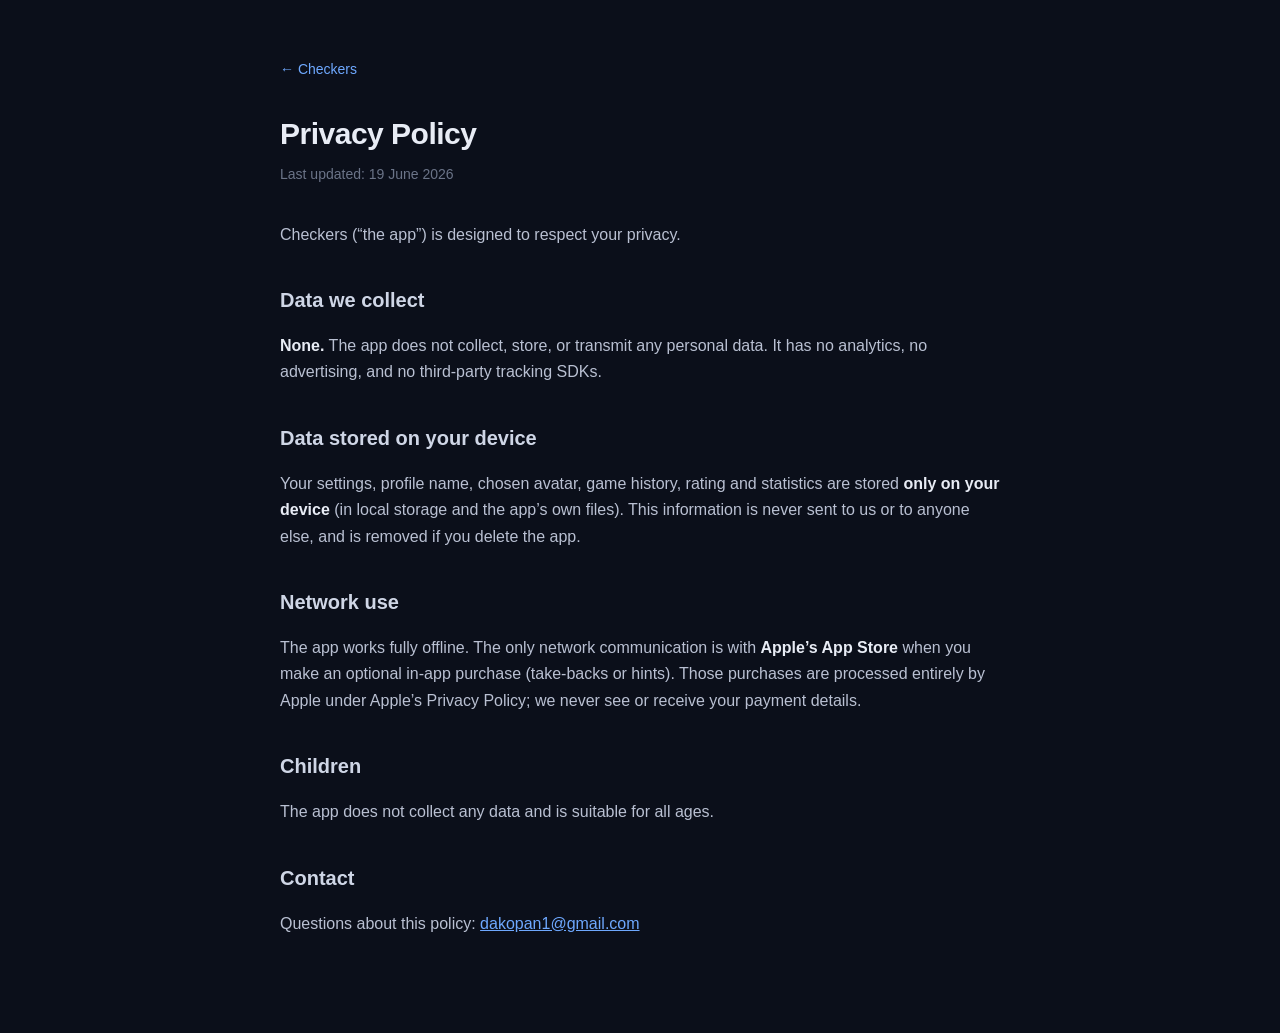
==== privacy.html @ 7762aa60 "Add Checkers support & privacy pages Co-Authored-By: Claude Opus 4.8 <noreply@anthropic.com>" ====
<!DOCTYPE html>
<html lang="en">
<head>
<meta charset="utf-8">
<meta name="viewport" content="width=device-width, initial-scale=1">
<title>Privacy Policy — Checkers</title>
<style>
  :root { color-scheme: dark; }
  body {
    margin: 0; font-family: -apple-system, BlinkMacSystemFont, "Segoe UI", Roboto, Helvetica, Arial, sans-serif;
    background: #0b0f1a; color: #e8ecf5; line-height: 1.65;
  }
  .wrap { max-width: 720px; margin: 0 auto; padding: 56px 24px 80px; }
  h1 { font-size: 30px; letter-spacing: -.5px; margin: 0 0 4px; }
  .updated { color: #6b7488; font-size: 14px; margin-bottom: 36px; }
  h2 { font-size: 20px; margin: 36px 0 10px; color: #cfd6e6; }
  p, li { color: #b9c0d2; }
  a { color: #6ea8fe; }
  strong { color: #e8ecf5; }
  .back { display: inline-block; margin-bottom: 28px; color: #6ea8fe; text-decoration: none; font-size: 14px; }
</style>
</head>
<body>
  <div class="wrap">
    <a class="back" href="./index.html">&larr; Checkers</a>
    <h1>Privacy Policy</h1>
    <div class="updated">Last updated: 19 June 2026</div>

    <p>Checkers (&ldquo;the app&rdquo;) is designed to respect your privacy.</p>

    <h2>Data we collect</h2>
    <p><strong>None.</strong> The app does not collect, store, or transmit any personal data. It has no analytics, no advertising, and no third-party tracking SDKs.</p>

    <h2>Data stored on your device</h2>
    <p>Your settings, profile name, chosen avatar, game history, rating and statistics are stored <strong>only on your device</strong> (in local storage and the app&rsquo;s own files). This information is never sent to us or to anyone else, and is removed if you delete the app.</p>

    <h2>Network use</h2>
    <p>The app works fully offline. The only network communication is with <strong>Apple&rsquo;s App Store</strong> when you make an optional in-app purchase (take-backs or hints). Those purchases are processed entirely by Apple under Apple&rsquo;s Privacy Policy; we never see or receive your payment details.</p>

    <h2>Children</h2>
    <p>The app does not collect any data and is suitable for all ages.</p>

    <h2>Contact</h2>
    <p>Questions about this policy: <a href="mailto:dakopan1@gmail.com">dakopan1@gmail.com</a></p>
  </div>
</body>
</html>
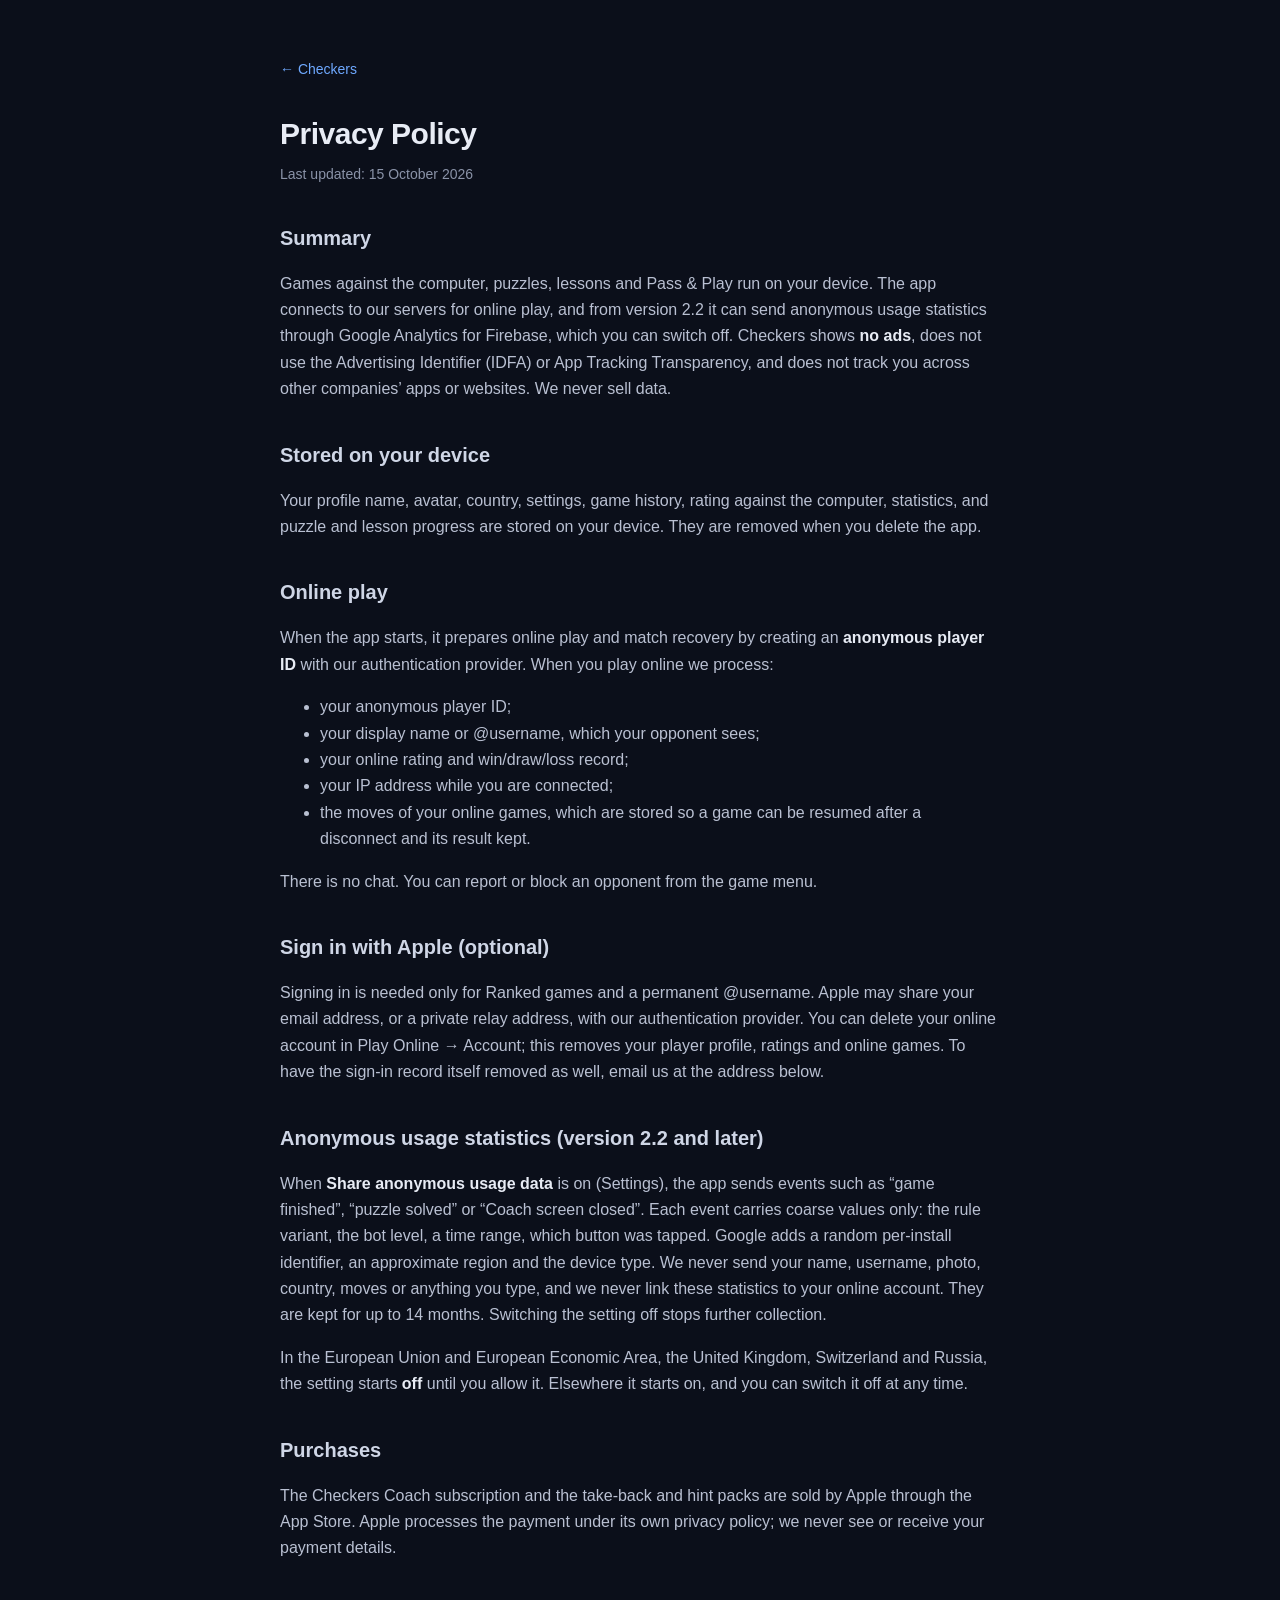
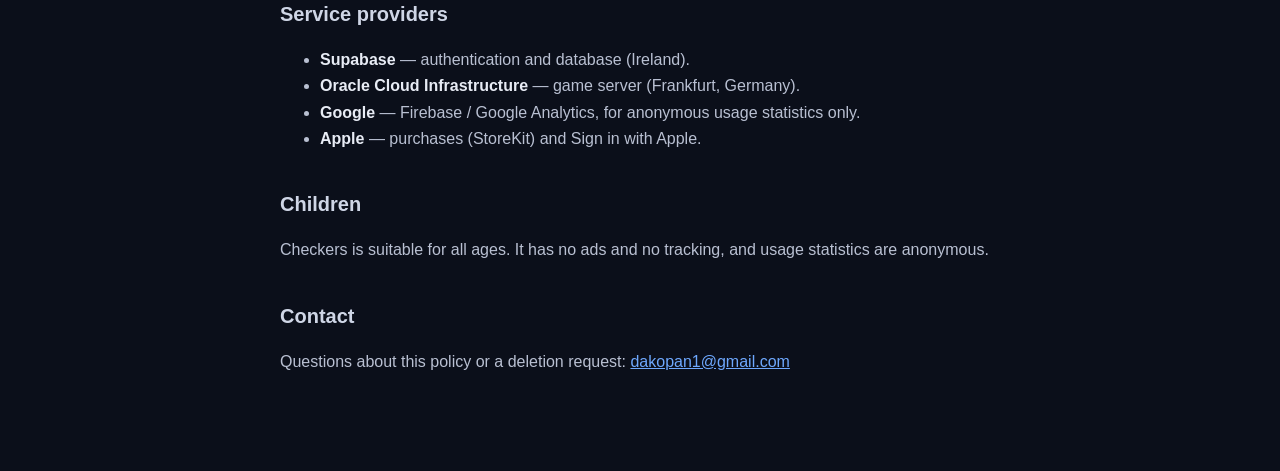
==== commit 345a9187: "Rewrite the privacy policy to match the app as shipped The page the App Store links to (since 19 Jun" ====
--- a/privacy.html
+++ b/privacy.html
@@ -12,7 +12,7 @@
   }
   .wrap { max-width: 720px; margin: 0 auto; padding: 56px 24px 80px; }
   h1 { font-size: 30px; letter-spacing: -.5px; margin: 0 0 4px; }
-  .updated { color: #6b7488; font-size: 14px; margin-bottom: 36px; }
+  .updated { color: #8a93a8; font-size: 14px; margin-bottom: 36px; }
   h2 { font-size: 20px; margin: 36px 0 10px; color: #cfd6e6; }
   p, li { color: #b9c0d2; }
   a { color: #6ea8fe; }
@@ -24,24 +24,48 @@
   <div class="wrap">
     <a class="back" href="./index.html">&larr; Checkers</a>
     <h1>Privacy Policy</h1>
-    <div class="updated">Last updated: 19 June 2026</div>
+    <div class="updated">Last updated: 15 October 2026</div>
 
-    <p>Checkers (&ldquo;the app&rdquo;) is designed to respect your privacy.</p>
+    <h2>Summary</h2>
+    <p>Games against the computer, puzzles, lessons and Pass &amp; Play run on your device. The app connects to our servers for online play, and from version 2.2 it can send anonymous usage statistics through Google Analytics for Firebase, which you can switch off. Checkers shows <strong>no ads</strong>, does not use the Advertising Identifier (IDFA) or App Tracking Transparency, and does not track you across other companies&rsquo; apps or websites. We never sell data.</p>
 
-    <h2>Data we collect</h2>
-    <p><strong>None.</strong> The app does not collect, store, or transmit any personal data. It has no analytics, no advertising, and no third-party tracking SDKs.</p>
+    <h2>Stored on your device</h2>
+    <p>Your profile name, avatar, country, settings, game history, rating against the computer, statistics, and puzzle and lesson progress are stored on your device. They are removed when you delete the app.</p>
 
-    <h2>Data stored on your device</h2>
-    <p>Your settings, profile name, chosen avatar, game history, rating and statistics are stored <strong>only on your device</strong> (in local storage and the app&rsquo;s own files). This information is never sent to us or to anyone else, and is removed if you delete the app.</p>
+    <h2>Online play</h2>
+    <p>When the app starts, it prepares online play and match recovery by creating an <strong>anonymous player ID</strong> with our authentication provider. When you play online we process:</p>
+    <ul>
+      <li>your anonymous player ID;</li>
+      <li>your display name or @username, which your opponent sees;</li>
+      <li>your online rating and win/draw/loss record;</li>
+      <li>your IP address while you are connected;</li>
+      <li>the moves of your online games, which are stored so a game can be resumed after a disconnect and its result kept.</li>
+    </ul>
+    <p>There is no chat. You can report or block an opponent from the game menu.</p>
 
-    <h2>Network use</h2>
-    <p>The app works fully offline. The only network communication is with <strong>Apple&rsquo;s App Store</strong> when you make an optional in-app purchase (take-backs or hints). Those purchases are processed entirely by Apple under Apple&rsquo;s Privacy Policy; we never see or receive your payment details.</p>
+    <h2>Sign in with Apple (optional)</h2>
+    <p>Signing in is needed only for Ranked games and a permanent @username. Apple may share your email address, or a private relay address, with our authentication provider. You can delete your online account in Play Online &rarr; Account; this removes your player profile, ratings and online games. To have the sign-in record itself removed as well, email us at the address below.</p>
+
+    <h2>Anonymous usage statistics (version 2.2 and later)</h2>
+    <p>When <strong>Share anonymous usage data</strong> is on (Settings), the app sends events such as &ldquo;game finished&rdquo;, &ldquo;puzzle solved&rdquo; or &ldquo;Coach screen closed&rdquo;. Each event carries coarse values only: the rule variant, the bot level, a time range, which button was tapped. Google adds a random per-install identifier, an approximate region and the device type. We never send your name, username, photo, country, moves or anything you type, and we never link these statistics to your online account. They are kept for up to 14 months. Switching the setting off stops further collection.</p>
+    <p>In the European Union and European Economic Area, the United Kingdom, Switzerland and Russia, the setting starts <strong>off</strong> until you allow it. Elsewhere it starts on, and you can switch it off at any time.</p>
+
+    <h2>Purchases</h2>
+    <p>The Checkers Coach subscription and the take-back and hint packs are sold by Apple through the App Store. Apple processes the payment under its own privacy policy; we never see or receive your payment details.</p>
+
+    <h2>Service providers</h2>
+    <ul>
+      <li><strong>Supabase</strong> &mdash; authentication and database (Ireland).</li>
+      <li><strong>Oracle Cloud Infrastructure</strong> &mdash; game server (Frankfurt, Germany).</li>
+      <li><strong>Google</strong> &mdash; Firebase / Google Analytics, for anonymous usage statistics only.</li>
+      <li><strong>Apple</strong> &mdash; purchases (StoreKit) and Sign in with Apple.</li>
+    </ul>
 
     <h2>Children</h2>
-    <p>The app does not collect any data and is suitable for all ages.</p>
+    <p>Checkers is suitable for all ages. It has no ads and no tracking, and usage statistics are anonymous.</p>
 
     <h2>Contact</h2>
-    <p>Questions about this policy: <a href="mailto:dakopan1@gmail.com">dakopan1@gmail.com</a></p>
+    <p>Questions about this policy or a deletion request: <a href="mailto:dakopan1@gmail.com">dakopan1@gmail.com</a></p>
   </div>
 </body>
 </html>
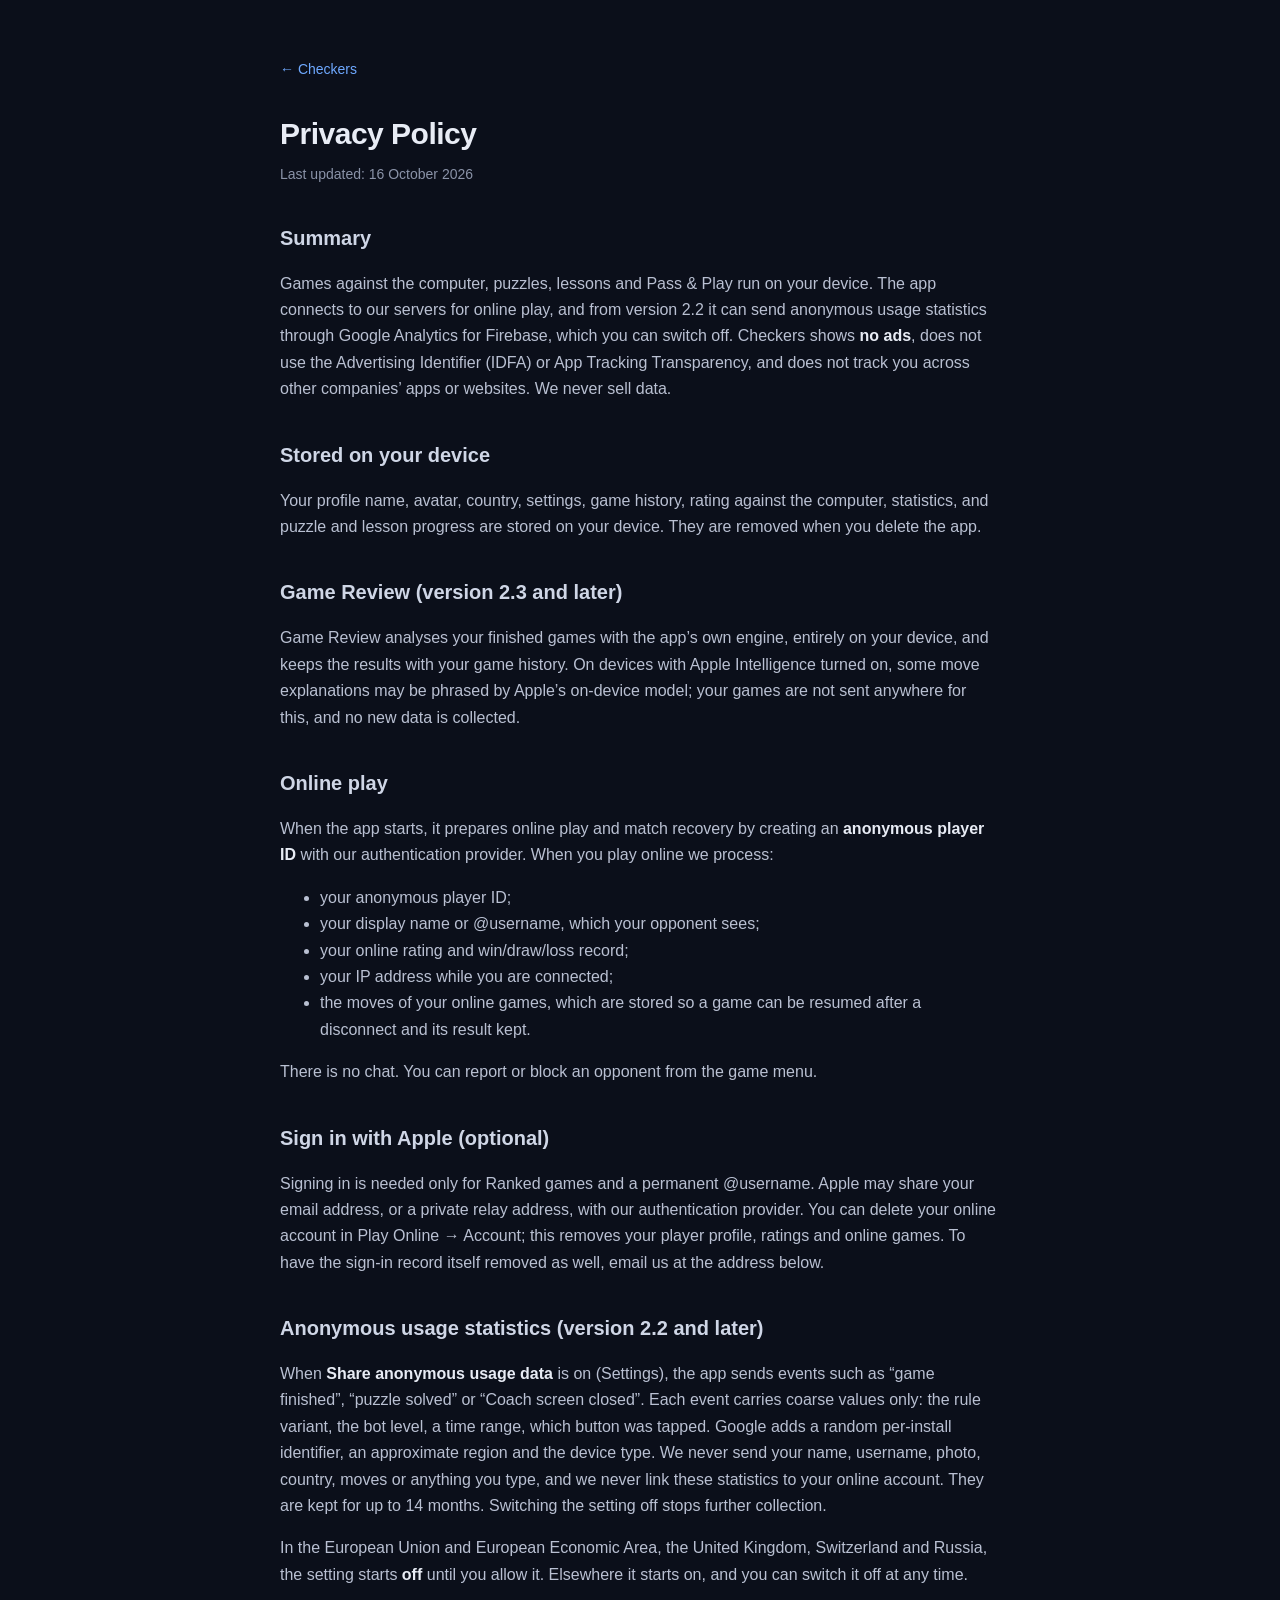
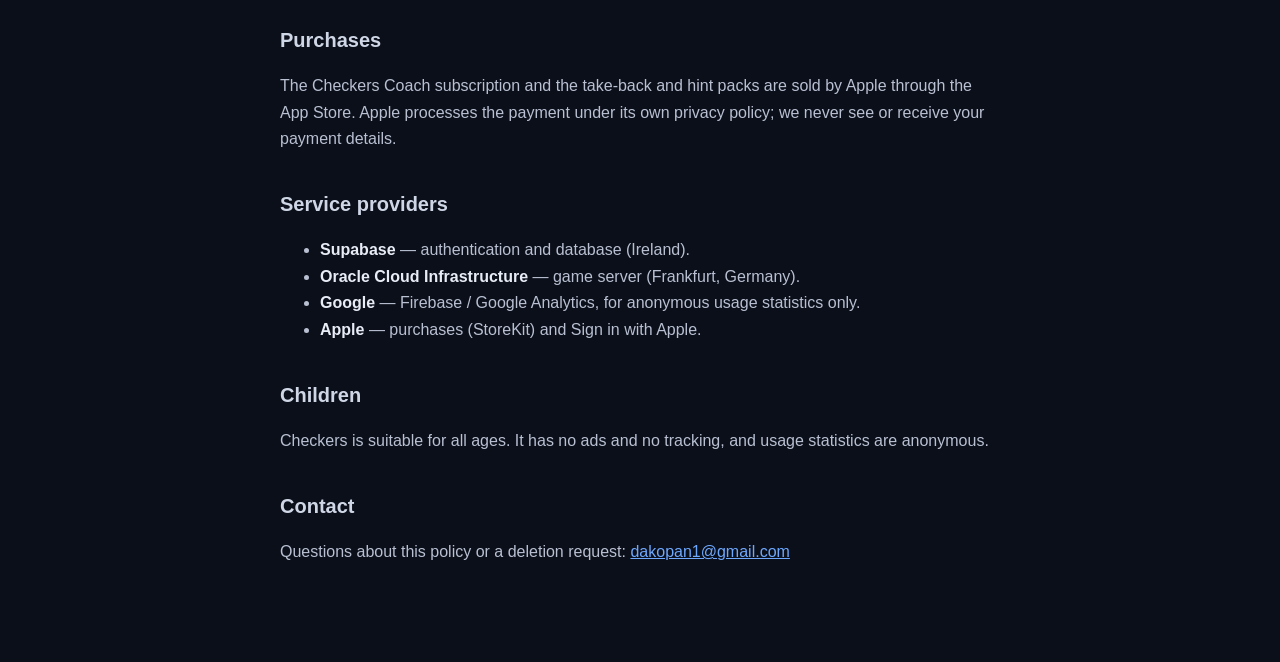
==== commit 6ab3ee6c: "Describe Game Review's on-device analysis in the privacy policy Checkers 2.3 adds Game Review: finis" ====
--- a/privacy.html
+++ b/privacy.html
@@ -24,13 +24,16 @@
   <div class="wrap">
     <a class="back" href="./index.html">&larr; Checkers</a>
     <h1>Privacy Policy</h1>
-    <div class="updated">Last updated: 15 October 2026</div>
+    <div class="updated">Last updated: 16 October 2026</div>
 
     <h2>Summary</h2>
     <p>Games against the computer, puzzles, lessons and Pass &amp; Play run on your device. The app connects to our servers for online play, and from version 2.2 it can send anonymous usage statistics through Google Analytics for Firebase, which you can switch off. Checkers shows <strong>no ads</strong>, does not use the Advertising Identifier (IDFA) or App Tracking Transparency, and does not track you across other companies&rsquo; apps or websites. We never sell data.</p>
 
     <h2>Stored on your device</h2>
     <p>Your profile name, avatar, country, settings, game history, rating against the computer, statistics, and puzzle and lesson progress are stored on your device. They are removed when you delete the app.</p>
+
+    <h2>Game Review (version 2.3 and later)</h2>
+    <p>Game Review analyses your finished games with the app&rsquo;s own engine, entirely on your device, and keeps the results with your game history. On devices with Apple Intelligence turned on, some move explanations may be phrased by Apple&rsquo;s on-device model; your games are not sent anywhere for this, and no new data is collected.</p>
 
     <h2>Online play</h2>
     <p>When the app starts, it prepares online play and match recovery by creating an <strong>anonymous player ID</strong> with our authentication provider. When you play online we process:</p>
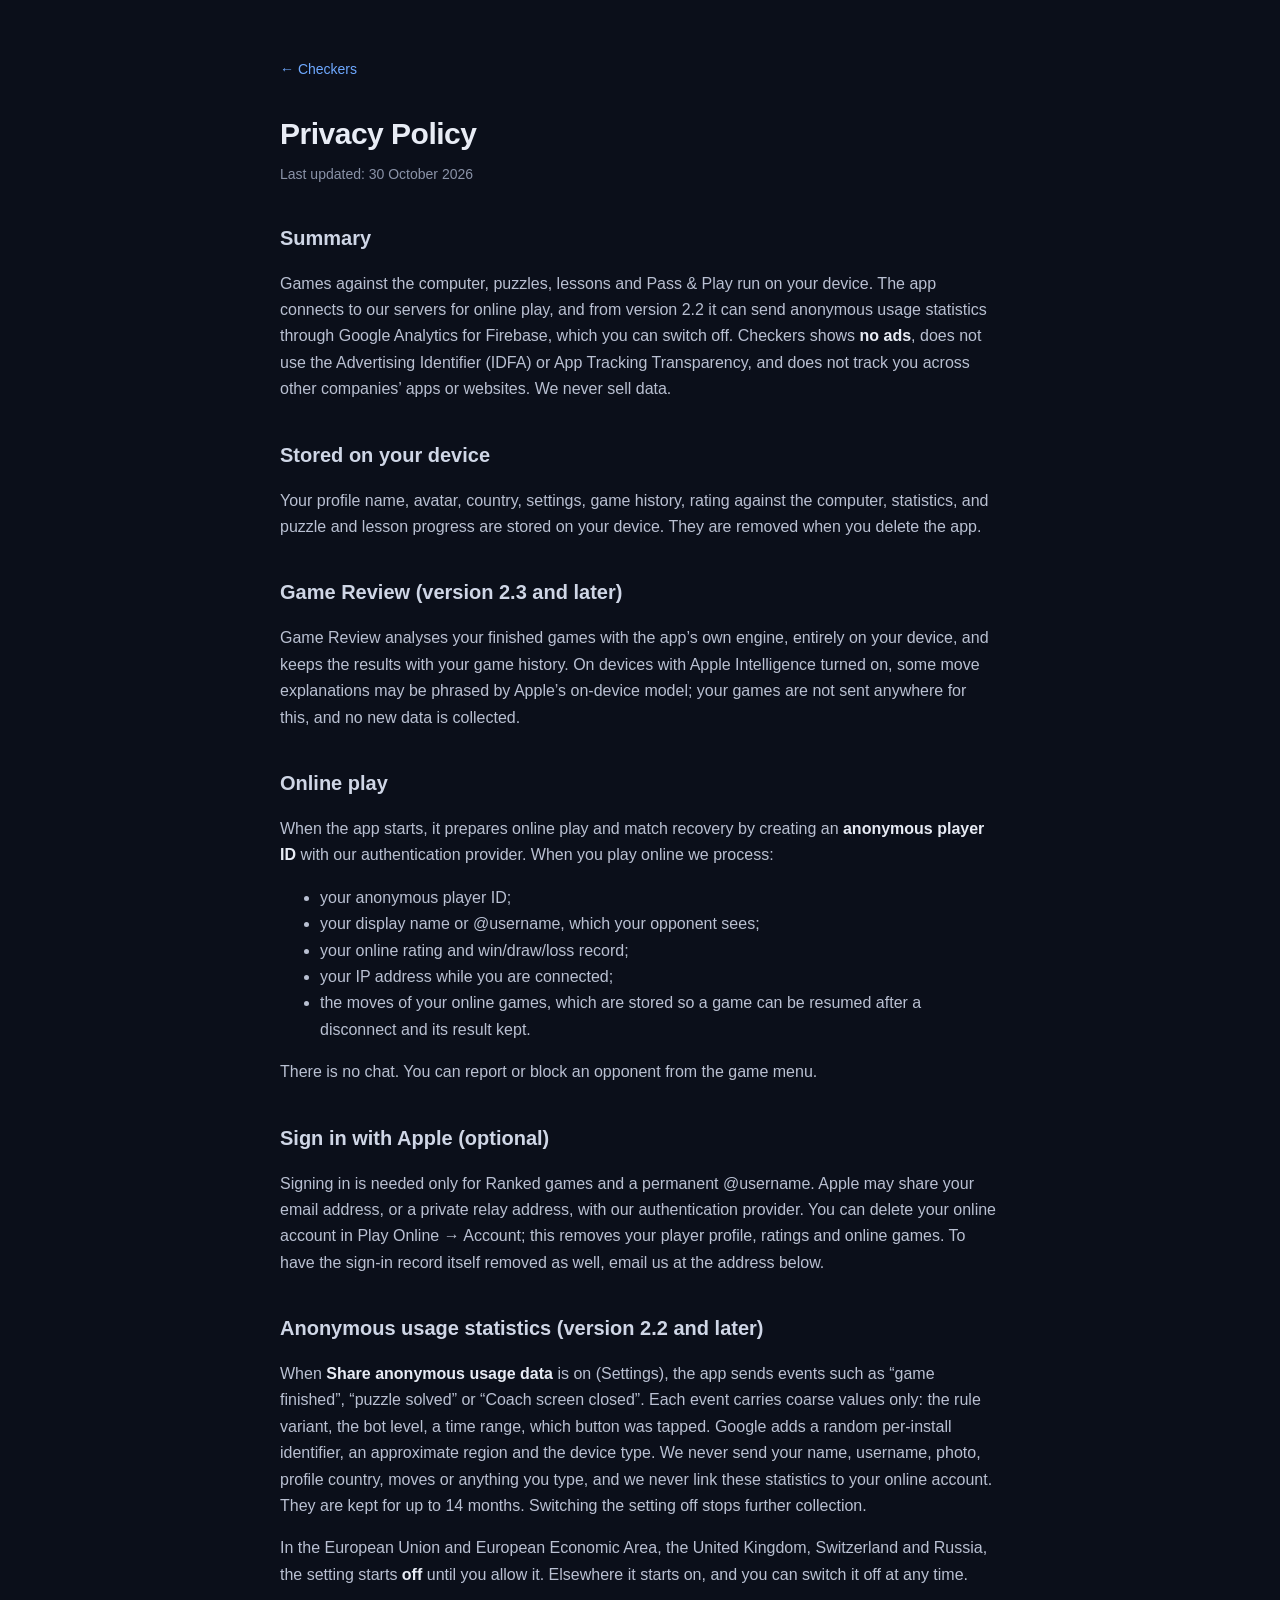
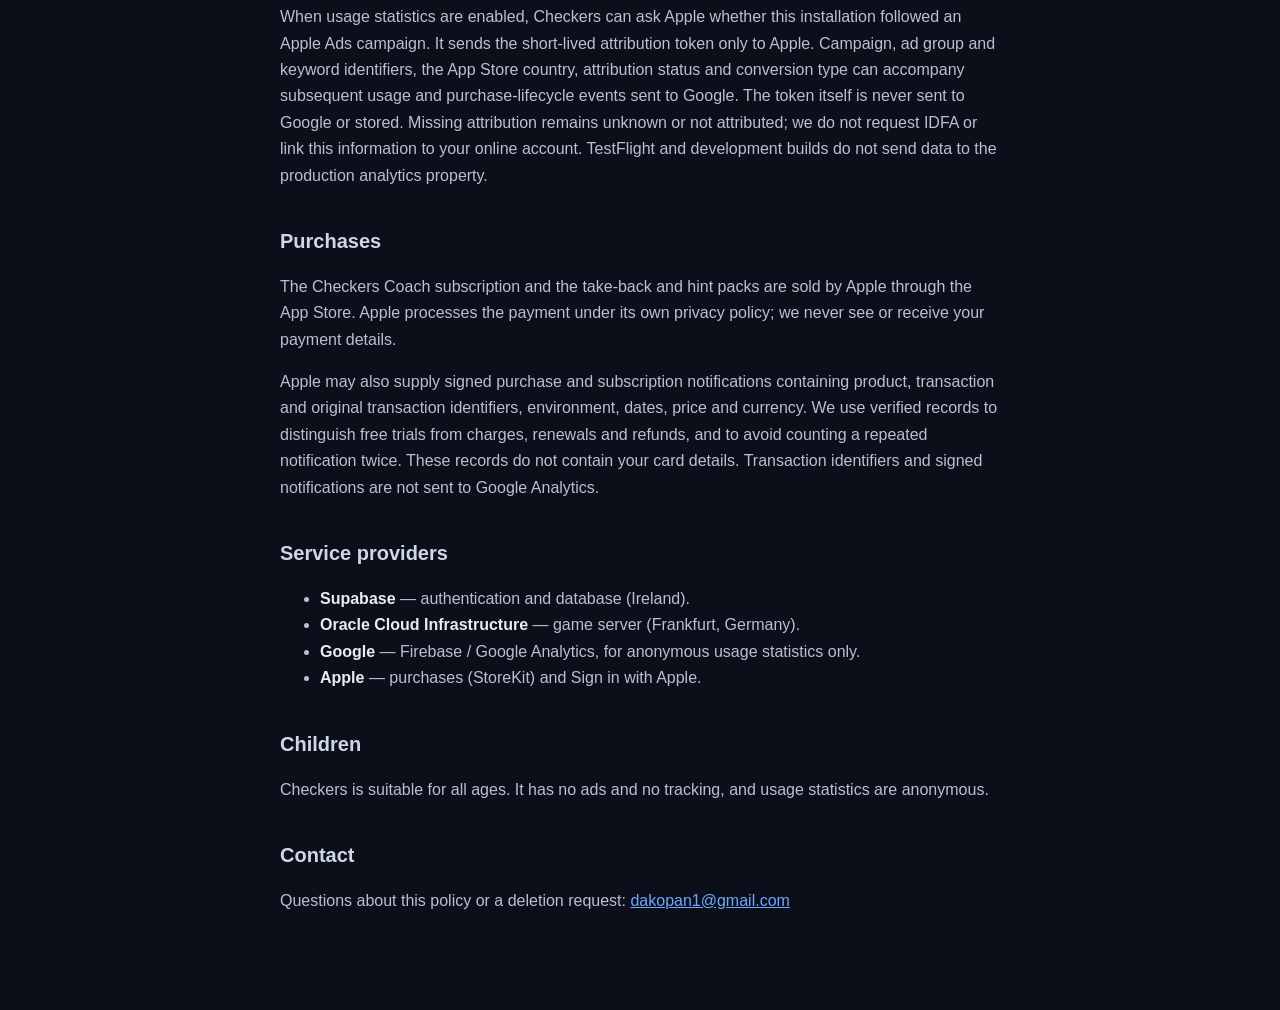
==== commit 18962943: "Disclose Checkers acquisition and verified purchase analytics Document consent-gated Apple Ads attri" ====
--- a/privacy.html
+++ b/privacy.html
@@ -24,7 +24,7 @@
   <div class="wrap">
     <a class="back" href="./index.html">&larr; Checkers</a>
     <h1>Privacy Policy</h1>
-    <div class="updated">Last updated: 16 October 2026</div>
+    <div class="updated">Last updated: 30 October 2026</div>
 
     <h2>Summary</h2>
     <p>Games against the computer, puzzles, lessons and Pass &amp; Play run on your device. The app connects to our servers for online play, and from version 2.2 it can send anonymous usage statistics through Google Analytics for Firebase, which you can switch off. Checkers shows <strong>no ads</strong>, does not use the Advertising Identifier (IDFA) or App Tracking Transparency, and does not track you across other companies&rsquo; apps or websites. We never sell data.</p>
@@ -50,11 +50,15 @@
     <p>Signing in is needed only for Ranked games and a permanent @username. Apple may share your email address, or a private relay address, with our authentication provider. You can delete your online account in Play Online &rarr; Account; this removes your player profile, ratings and online games. To have the sign-in record itself removed as well, email us at the address below.</p>
 
     <h2>Anonymous usage statistics (version 2.2 and later)</h2>
-    <p>When <strong>Share anonymous usage data</strong> is on (Settings), the app sends events such as &ldquo;game finished&rdquo;, &ldquo;puzzle solved&rdquo; or &ldquo;Coach screen closed&rdquo;. Each event carries coarse values only: the rule variant, the bot level, a time range, which button was tapped. Google adds a random per-install identifier, an approximate region and the device type. We never send your name, username, photo, country, moves or anything you type, and we never link these statistics to your online account. They are kept for up to 14 months. Switching the setting off stops further collection.</p>
+    <p>When <strong>Share anonymous usage data</strong> is on (Settings), the app sends events such as &ldquo;game finished&rdquo;, &ldquo;puzzle solved&rdquo; or &ldquo;Coach screen closed&rdquo;. Each event carries coarse values only: the rule variant, the bot level, a time range, which button was tapped. Google adds a random per-install identifier, an approximate region and the device type. We never send your name, username, photo, profile country, moves or anything you type, and we never link these statistics to your online account. They are kept for up to 14 months. Switching the setting off stops further collection.</p>
     <p>In the European Union and European Economic Area, the United Kingdom, Switzerland and Russia, the setting starts <strong>off</strong> until you allow it. Elsewhere it starts on, and you can switch it off at any time.</p>
+
+    <p>When usage statistics are enabled, Checkers can ask Apple whether this installation followed an Apple Ads campaign. It sends the short-lived attribution token only to Apple. Campaign, ad group and keyword identifiers, the App Store country, attribution status and conversion type can accompany subsequent usage and purchase-lifecycle events sent to Google. The token itself is never sent to Google or stored. Missing attribution remains unknown or not attributed; we do not request IDFA or link this information to your online account. TestFlight and development builds do not send data to the production analytics property.</p>
 
     <h2>Purchases</h2>
     <p>The Checkers Coach subscription and the take-back and hint packs are sold by Apple through the App Store. Apple processes the payment under its own privacy policy; we never see or receive your payment details.</p>
+
+    <p>Apple may also supply signed purchase and subscription notifications containing product, transaction and original transaction identifiers, environment, dates, price and currency. We use verified records to distinguish free trials from charges, renewals and refunds, and to avoid counting a repeated notification twice. These records do not contain your card details. Transaction identifiers and signed notifications are not sent to Google Analytics.</p>
 
     <h2>Service providers</h2>
     <ul>
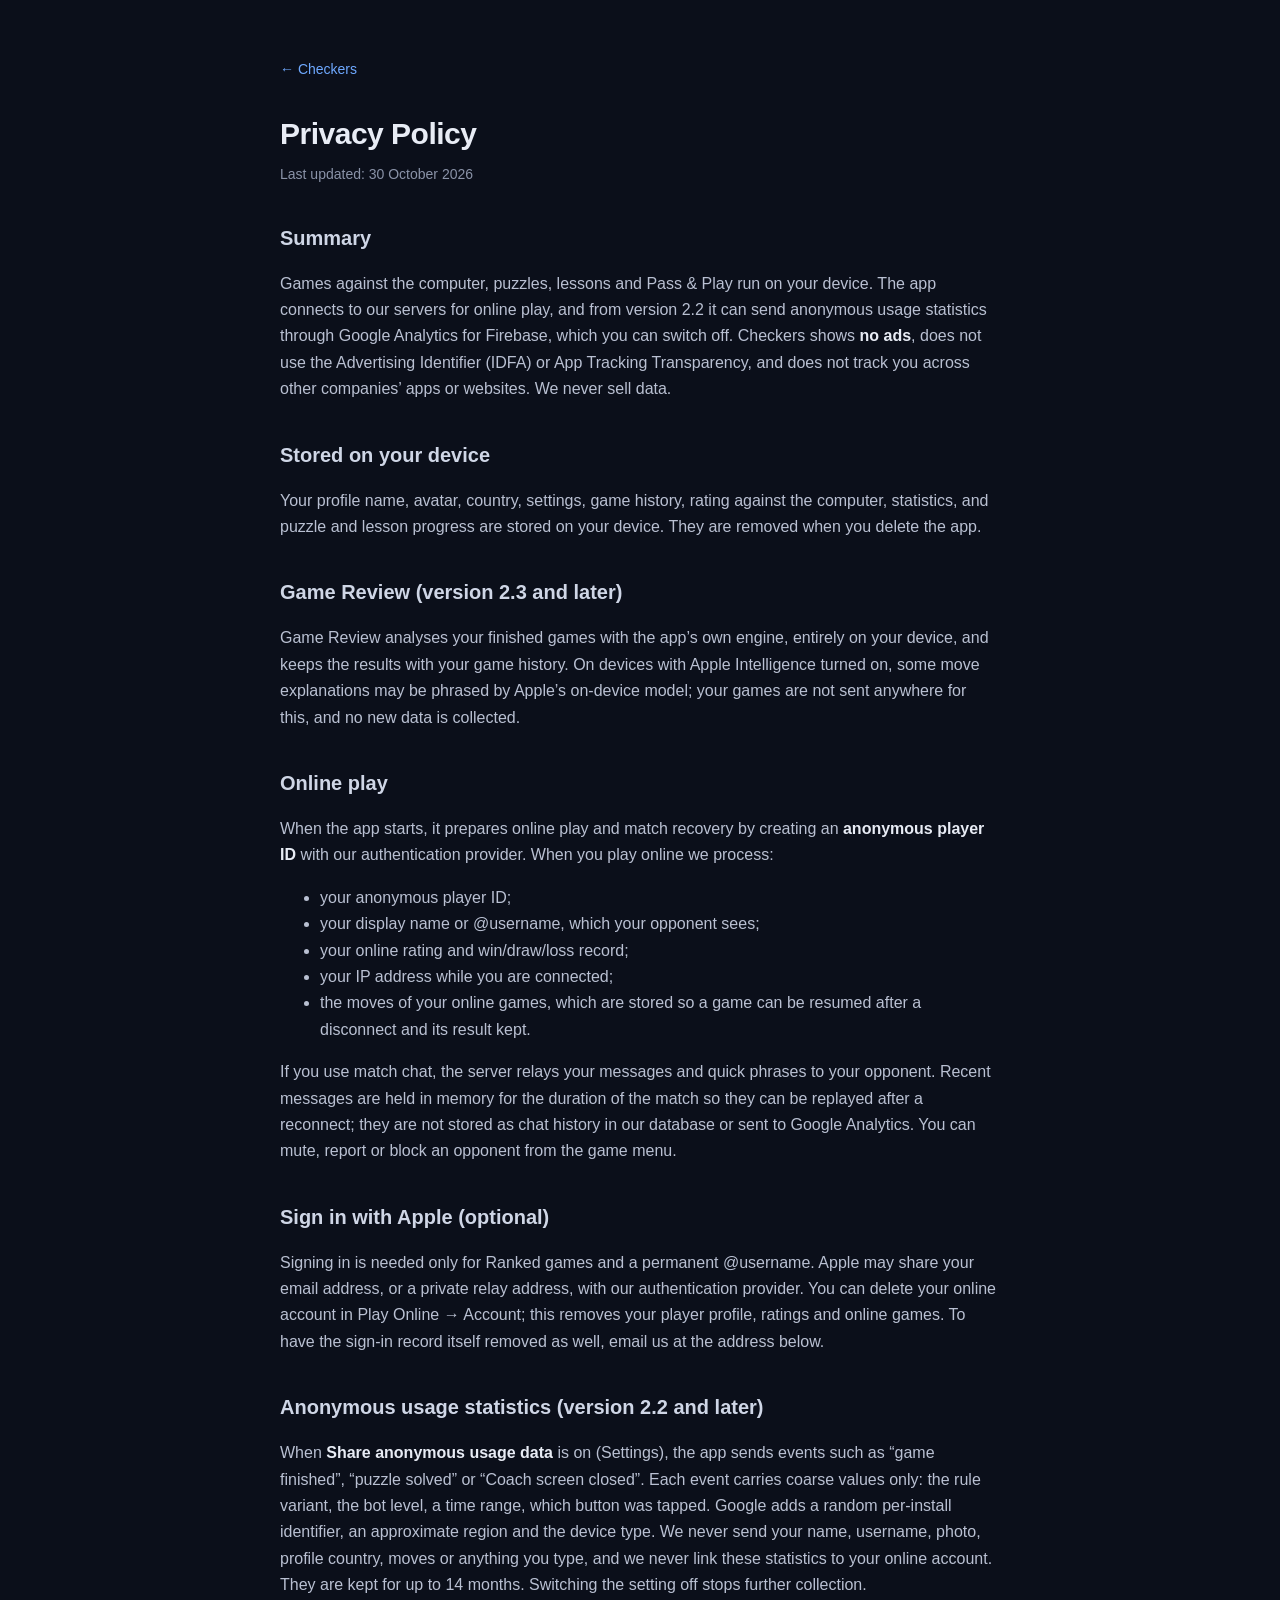
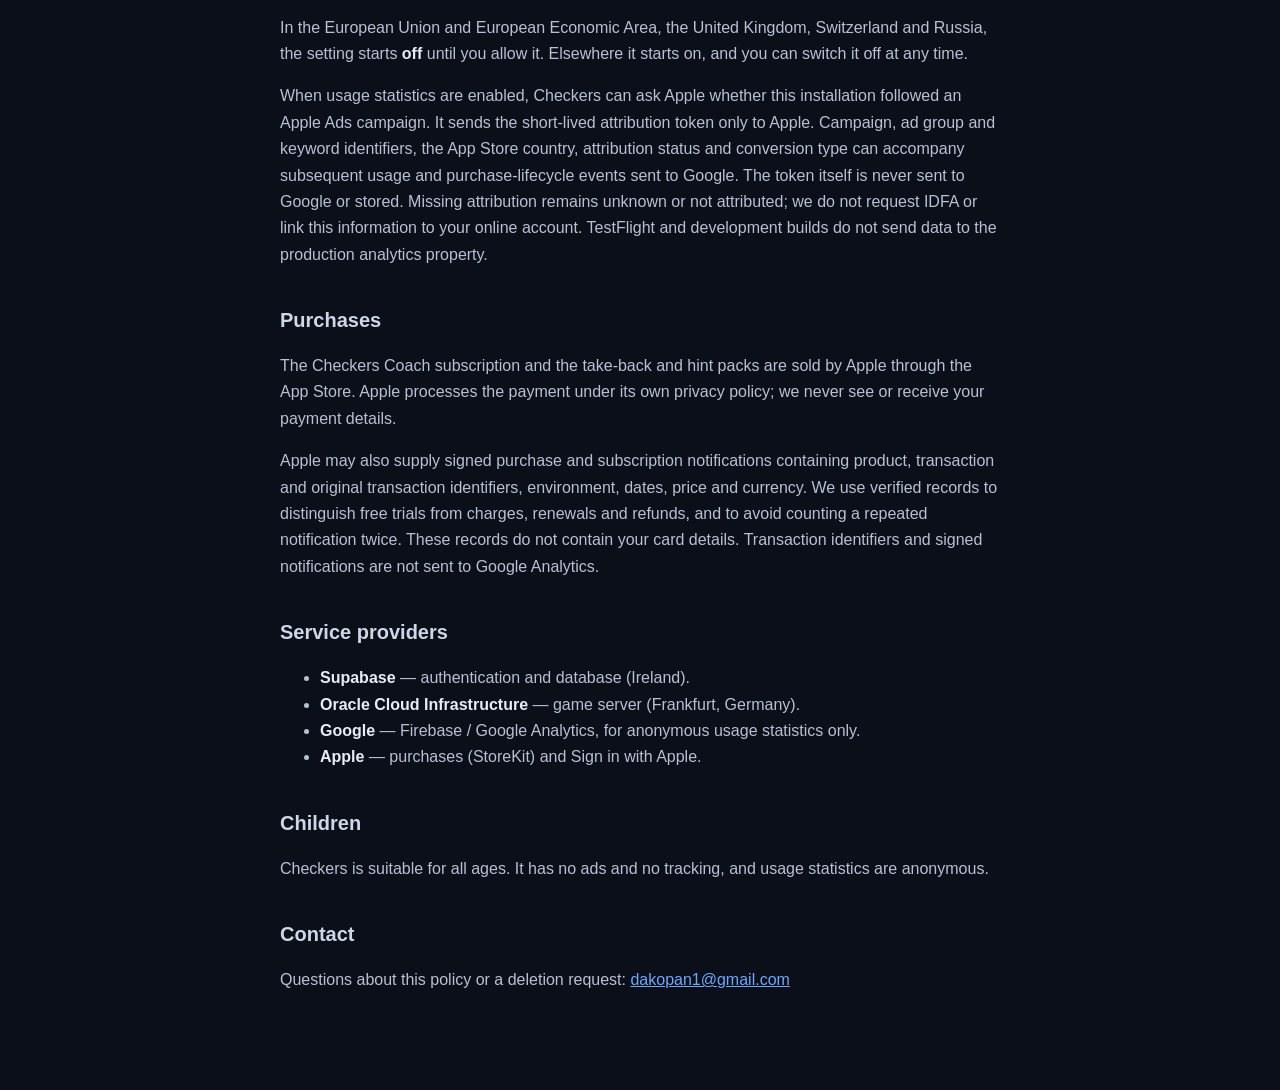
==== commit eaaabccc: "Explain match chat privacy for Checkers 3.4" ====
--- a/privacy.html
+++ b/privacy.html
@@ -44,7 +44,7 @@
       <li>your IP address while you are connected;</li>
       <li>the moves of your online games, which are stored so a game can be resumed after a disconnect and its result kept.</li>
     </ul>
-    <p>There is no chat. You can report or block an opponent from the game menu.</p>
+    <p>If you use match chat, the server relays your messages and quick phrases to your opponent. Recent messages are held in memory for the duration of the match so they can be replayed after a reconnect; they are not stored as chat history in our database or sent to Google Analytics. You can mute, report or block an opponent from the game menu.</p>
 
     <h2>Sign in with Apple (optional)</h2>
     <p>Signing in is needed only for Ranked games and a permanent @username. Apple may share your email address, or a private relay address, with our authentication provider. You can delete your online account in Play Online &rarr; Account; this removes your player profile, ratings and online games. To have the sign-in record itself removed as well, email us at the address below.</p>
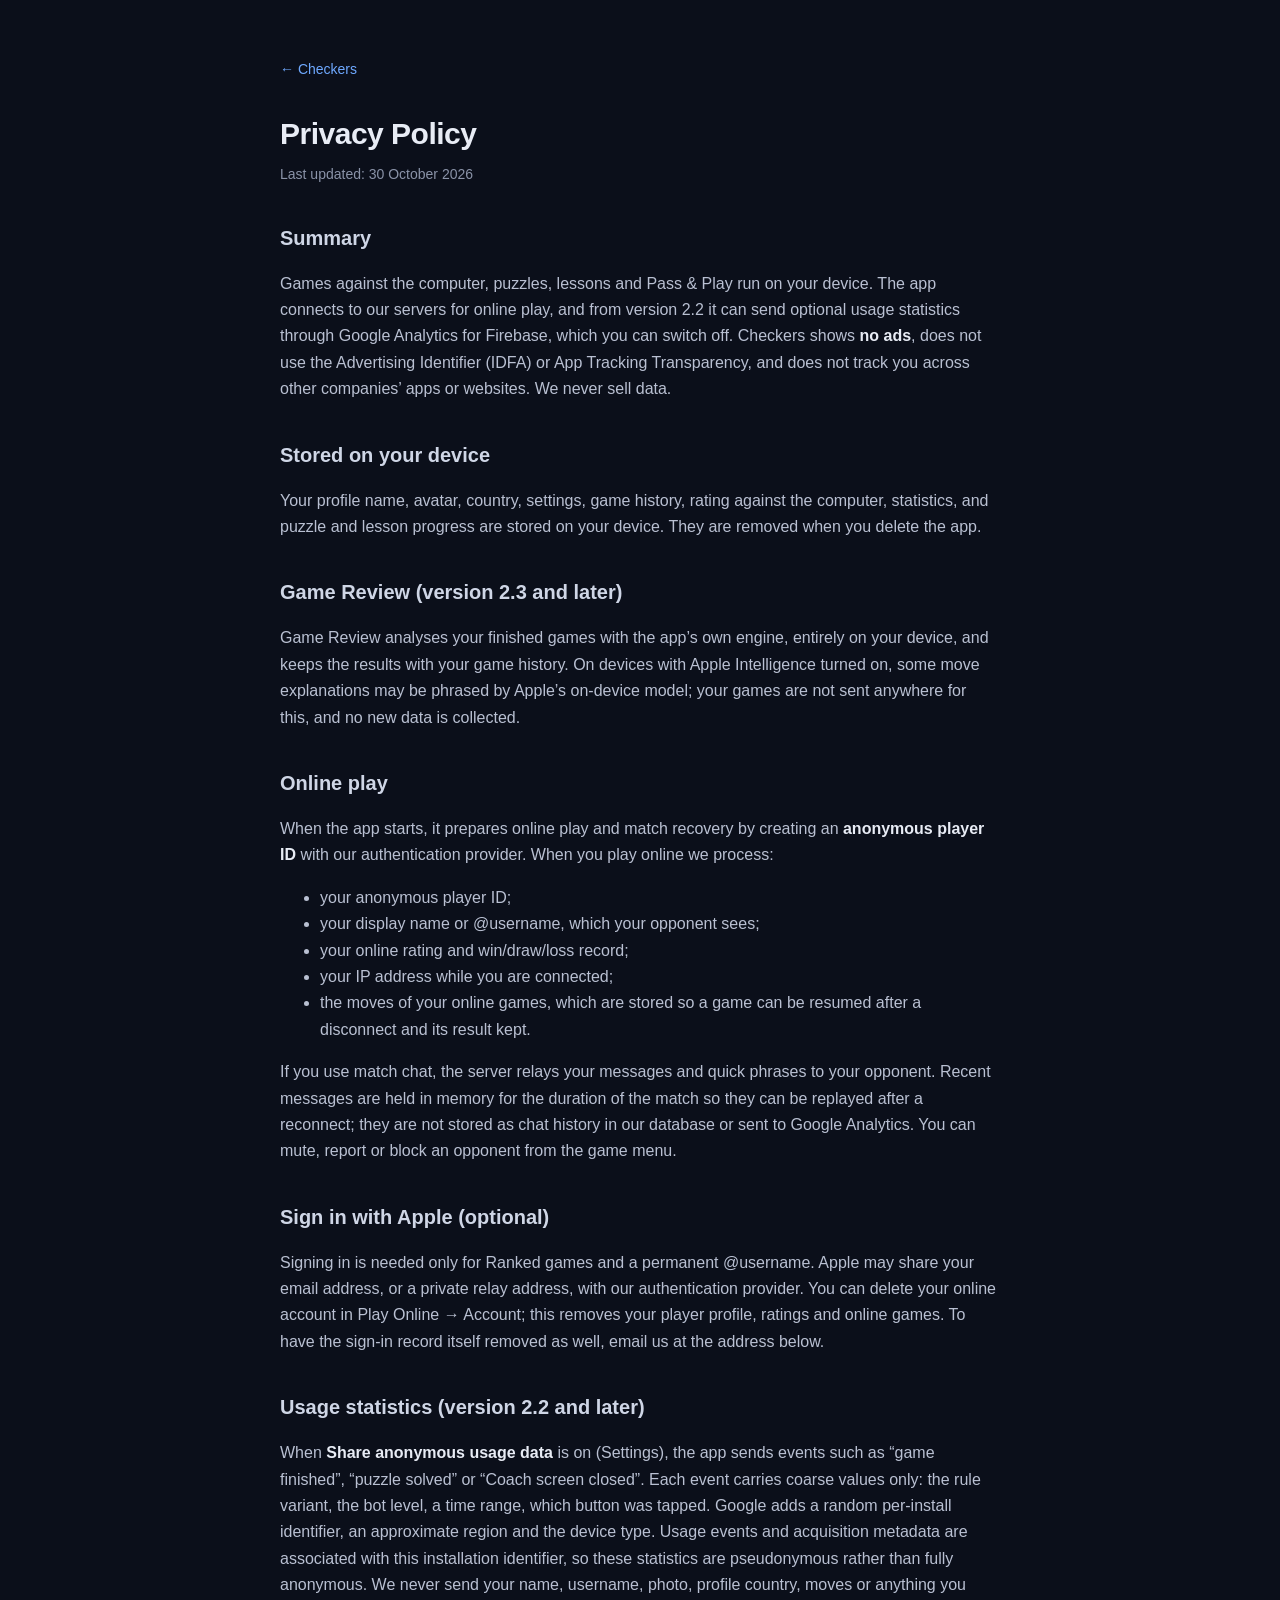
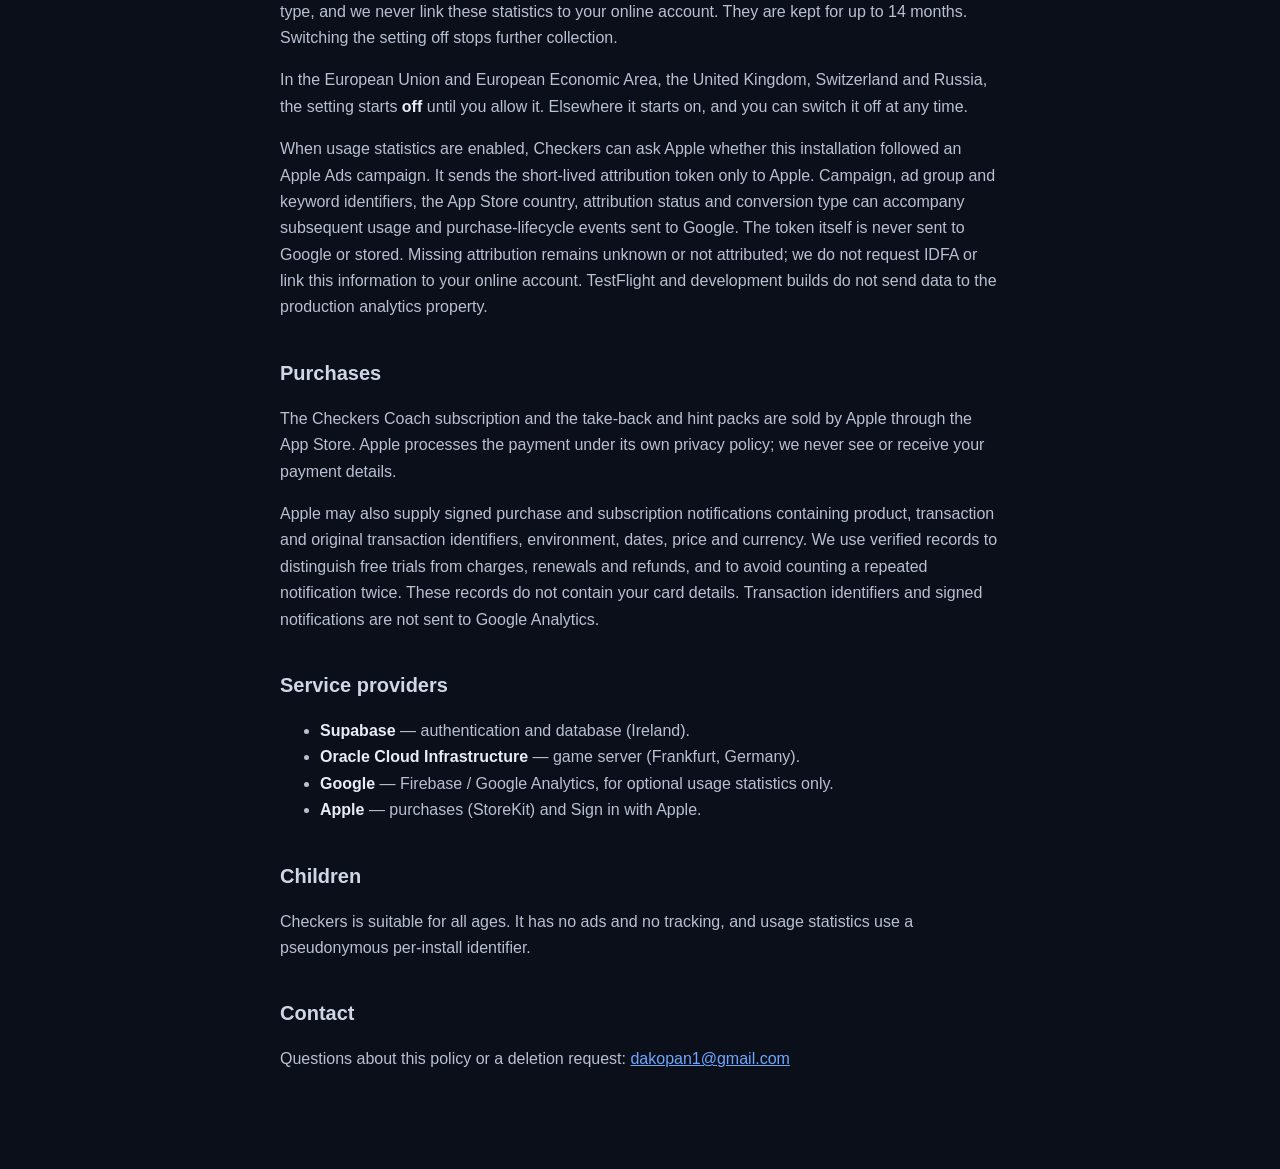
==== commit 68059323: "Clarify pseudonymous installation analytics in the policy" ====
--- a/privacy.html
+++ b/privacy.html
@@ -27,7 +27,7 @@
     <div class="updated">Last updated: 30 October 2026</div>
 
     <h2>Summary</h2>
-    <p>Games against the computer, puzzles, lessons and Pass &amp; Play run on your device. The app connects to our servers for online play, and from version 2.2 it can send anonymous usage statistics through Google Analytics for Firebase, which you can switch off. Checkers shows <strong>no ads</strong>, does not use the Advertising Identifier (IDFA) or App Tracking Transparency, and does not track you across other companies&rsquo; apps or websites. We never sell data.</p>
+    <p>Games against the computer, puzzles, lessons and Pass &amp; Play run on your device. The app connects to our servers for online play, and from version 2.2 it can send optional usage statistics through Google Analytics for Firebase, which you can switch off. Checkers shows <strong>no ads</strong>, does not use the Advertising Identifier (IDFA) or App Tracking Transparency, and does not track you across other companies&rsquo; apps or websites. We never sell data.</p>
 
     <h2>Stored on your device</h2>
     <p>Your profile name, avatar, country, settings, game history, rating against the computer, statistics, and puzzle and lesson progress are stored on your device. They are removed when you delete the app.</p>
@@ -49,8 +49,8 @@
     <h2>Sign in with Apple (optional)</h2>
     <p>Signing in is needed only for Ranked games and a permanent @username. Apple may share your email address, or a private relay address, with our authentication provider. You can delete your online account in Play Online &rarr; Account; this removes your player profile, ratings and online games. To have the sign-in record itself removed as well, email us at the address below.</p>
 
-    <h2>Anonymous usage statistics (version 2.2 and later)</h2>
-    <p>When <strong>Share anonymous usage data</strong> is on (Settings), the app sends events such as &ldquo;game finished&rdquo;, &ldquo;puzzle solved&rdquo; or &ldquo;Coach screen closed&rdquo;. Each event carries coarse values only: the rule variant, the bot level, a time range, which button was tapped. Google adds a random per-install identifier, an approximate region and the device type. We never send your name, username, photo, profile country, moves or anything you type, and we never link these statistics to your online account. They are kept for up to 14 months. Switching the setting off stops further collection.</p>
+    <h2>Usage statistics (version 2.2 and later)</h2>
+    <p>When <strong>Share anonymous usage data</strong> is on (Settings), the app sends events such as &ldquo;game finished&rdquo;, &ldquo;puzzle solved&rdquo; or &ldquo;Coach screen closed&rdquo;. Each event carries coarse values only: the rule variant, the bot level, a time range, which button was tapped. Google adds a random per-install identifier, an approximate region and the device type. Usage events and acquisition metadata are associated with this installation identifier, so these statistics are pseudonymous rather than fully anonymous. We never send your name, username, photo, profile country, moves or anything you type, and we never link these statistics to your online account. They are kept for up to 14 months. Switching the setting off stops further collection.</p>
     <p>In the European Union and European Economic Area, the United Kingdom, Switzerland and Russia, the setting starts <strong>off</strong> until you allow it. Elsewhere it starts on, and you can switch it off at any time.</p>
 
     <p>When usage statistics are enabled, Checkers can ask Apple whether this installation followed an Apple Ads campaign. It sends the short-lived attribution token only to Apple. Campaign, ad group and keyword identifiers, the App Store country, attribution status and conversion type can accompany subsequent usage and purchase-lifecycle events sent to Google. The token itself is never sent to Google or stored. Missing attribution remains unknown or not attributed; we do not request IDFA or link this information to your online account. TestFlight and development builds do not send data to the production analytics property.</p>
@@ -64,12 +64,12 @@
     <ul>
       <li><strong>Supabase</strong> &mdash; authentication and database (Ireland).</li>
       <li><strong>Oracle Cloud Infrastructure</strong> &mdash; game server (Frankfurt, Germany).</li>
-      <li><strong>Google</strong> &mdash; Firebase / Google Analytics, for anonymous usage statistics only.</li>
+      <li><strong>Google</strong> &mdash; Firebase / Google Analytics, for optional usage statistics only.</li>
       <li><strong>Apple</strong> &mdash; purchases (StoreKit) and Sign in with Apple.</li>
     </ul>
 
     <h2>Children</h2>
-    <p>Checkers is suitable for all ages. It has no ads and no tracking, and usage statistics are anonymous.</p>
+    <p>Checkers is suitable for all ages. It has no ads and no tracking, and usage statistics use a pseudonymous per-install identifier.</p>
 
     <h2>Contact</h2>
     <p>Questions about this policy or a deletion request: <a href="mailto:dakopan1@gmail.com">dakopan1@gmail.com</a></p>
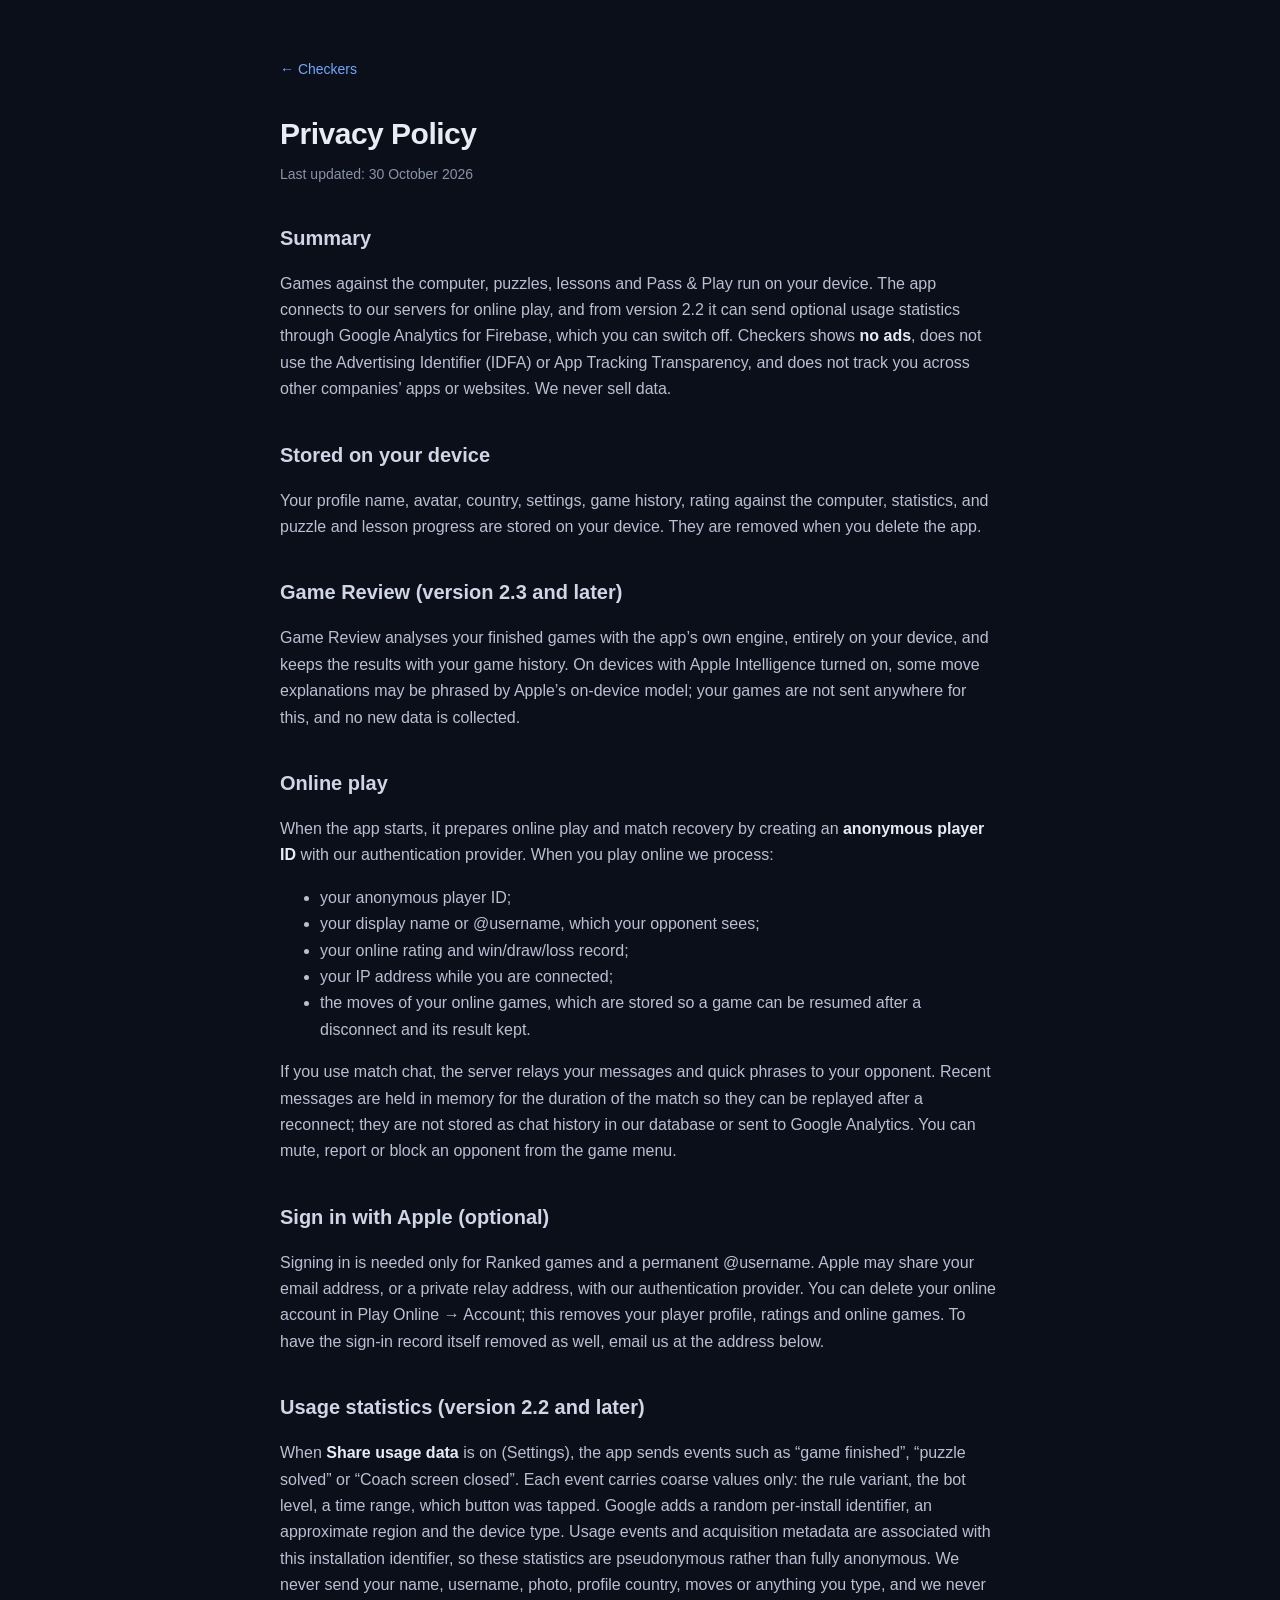
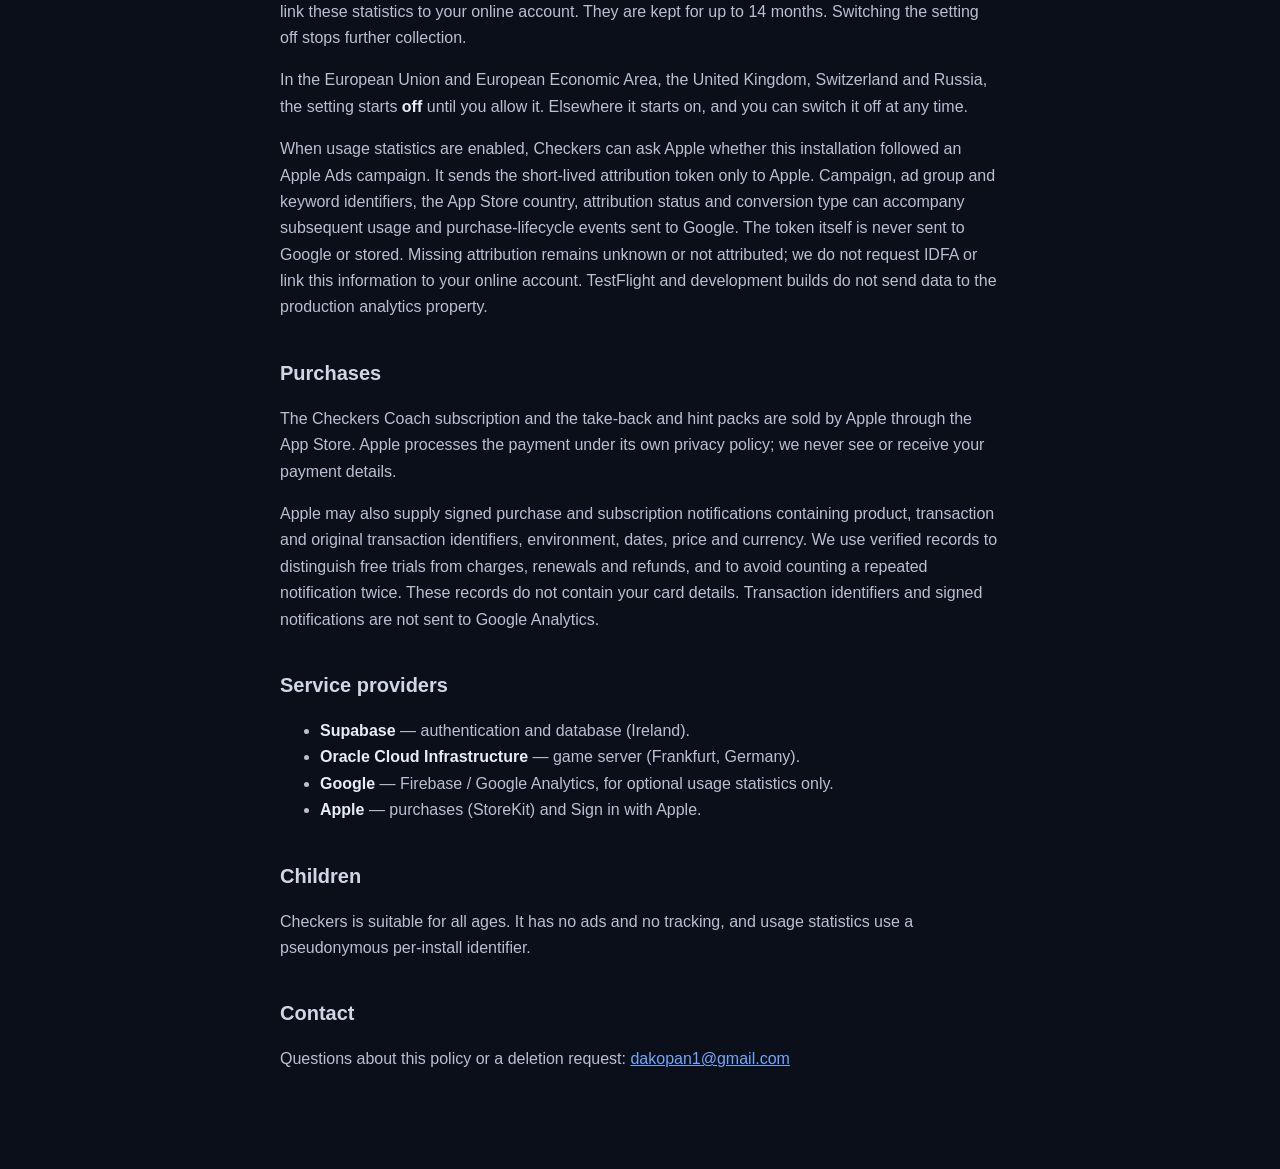
==== commit 5ad0ebaf: "Match the published usage-data setting name" ====
--- a/privacy.html
+++ b/privacy.html
@@ -50,7 +50,7 @@
     <p>Signing in is needed only for Ranked games and a permanent @username. Apple may share your email address, or a private relay address, with our authentication provider. You can delete your online account in Play Online &rarr; Account; this removes your player profile, ratings and online games. To have the sign-in record itself removed as well, email us at the address below.</p>
 
     <h2>Usage statistics (version 2.2 and later)</h2>
-    <p>When <strong>Share anonymous usage data</strong> is on (Settings), the app sends events such as &ldquo;game finished&rdquo;, &ldquo;puzzle solved&rdquo; or &ldquo;Coach screen closed&rdquo;. Each event carries coarse values only: the rule variant, the bot level, a time range, which button was tapped. Google adds a random per-install identifier, an approximate region and the device type. Usage events and acquisition metadata are associated with this installation identifier, so these statistics are pseudonymous rather than fully anonymous. We never send your name, username, photo, profile country, moves or anything you type, and we never link these statistics to your online account. They are kept for up to 14 months. Switching the setting off stops further collection.</p>
+    <p>When <strong>Share usage data</strong> is on (Settings), the app sends events such as &ldquo;game finished&rdquo;, &ldquo;puzzle solved&rdquo; or &ldquo;Coach screen closed&rdquo;. Each event carries coarse values only: the rule variant, the bot level, a time range, which button was tapped. Google adds a random per-install identifier, an approximate region and the device type. Usage events and acquisition metadata are associated with this installation identifier, so these statistics are pseudonymous rather than fully anonymous. We never send your name, username, photo, profile country, moves or anything you type, and we never link these statistics to your online account. They are kept for up to 14 months. Switching the setting off stops further collection.</p>
     <p>In the European Union and European Economic Area, the United Kingdom, Switzerland and Russia, the setting starts <strong>off</strong> until you allow it. Elsewhere it starts on, and you can switch it off at any time.</p>
 
     <p>When usage statistics are enabled, Checkers can ask Apple whether this installation followed an Apple Ads campaign. It sends the short-lived attribution token only to Apple. Campaign, ad group and keyword identifiers, the App Store country, attribution status and conversion type can accompany subsequent usage and purchase-lifecycle events sent to Google. The token itself is never sent to Google or stored. Missing attribution remains unknown or not attributed; we do not request IDFA or link this information to your online account. TestFlight and development builds do not send data to the production analytics property.</p>
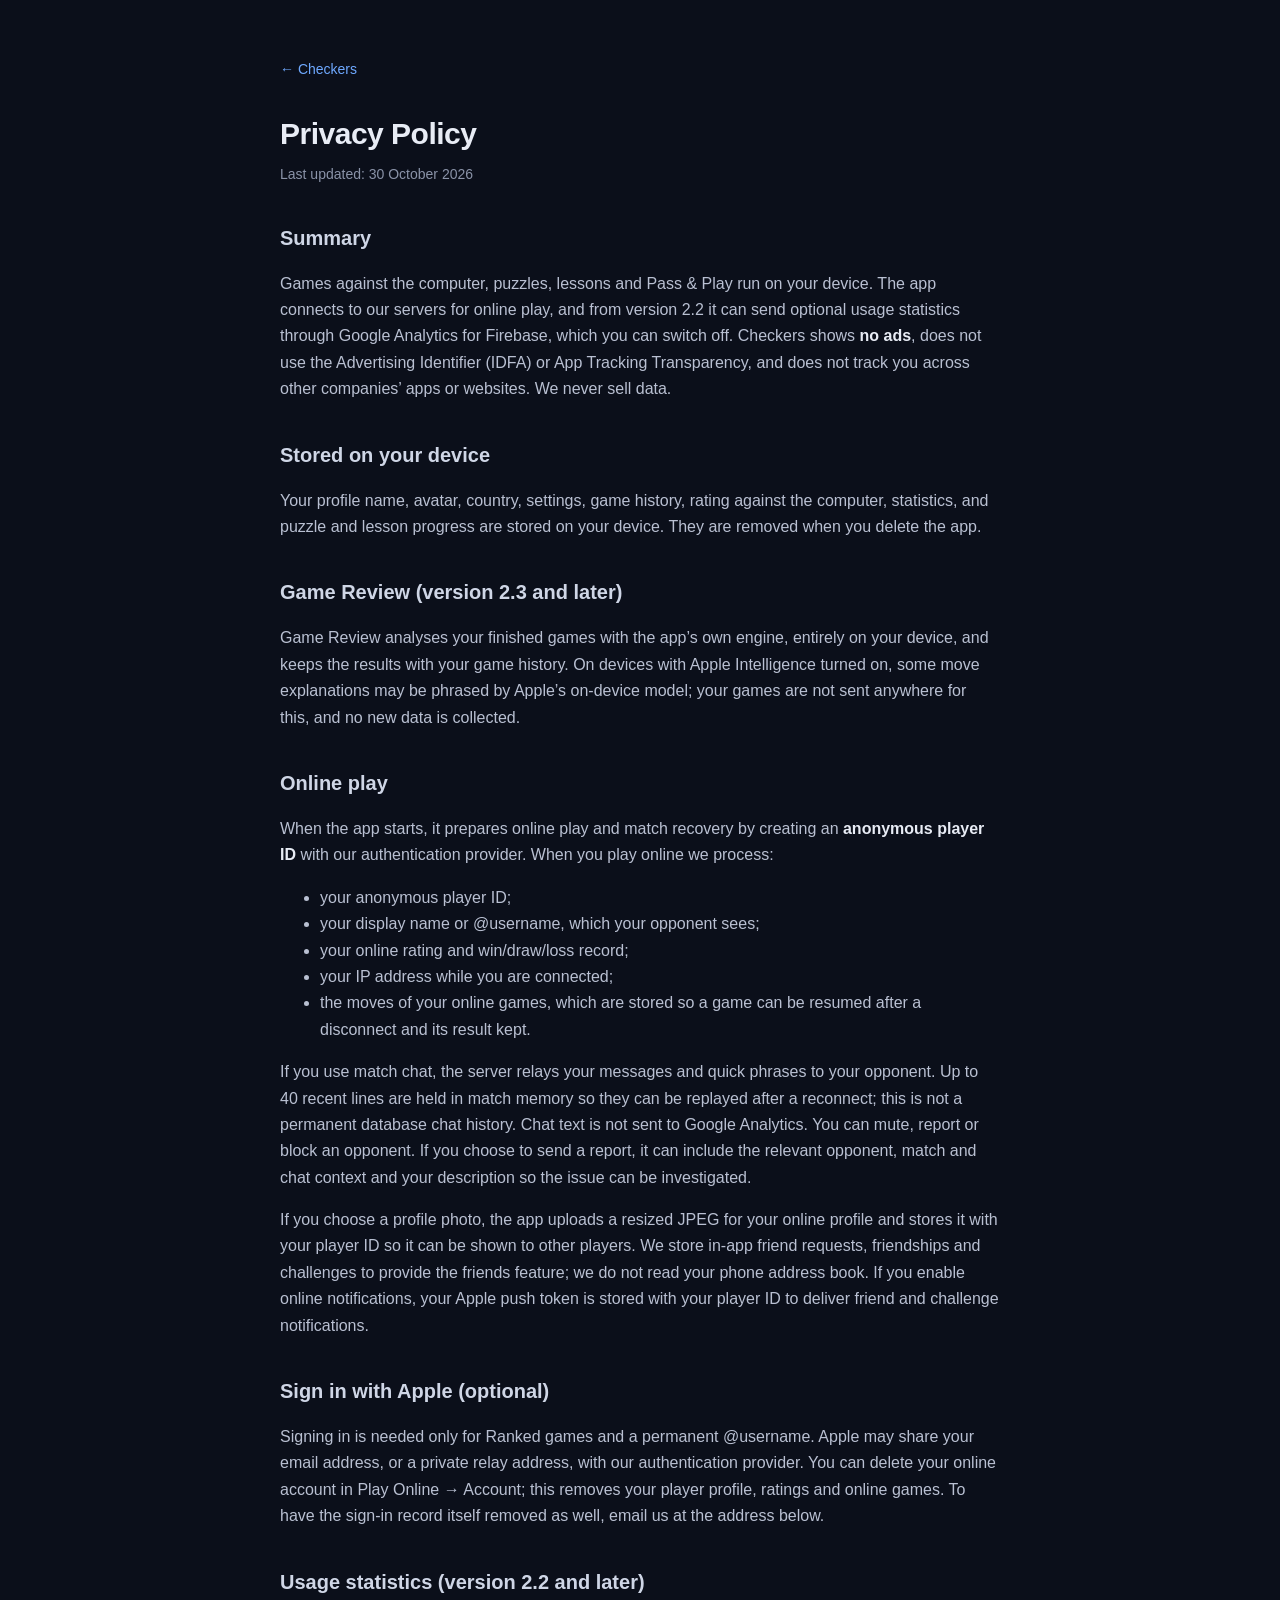
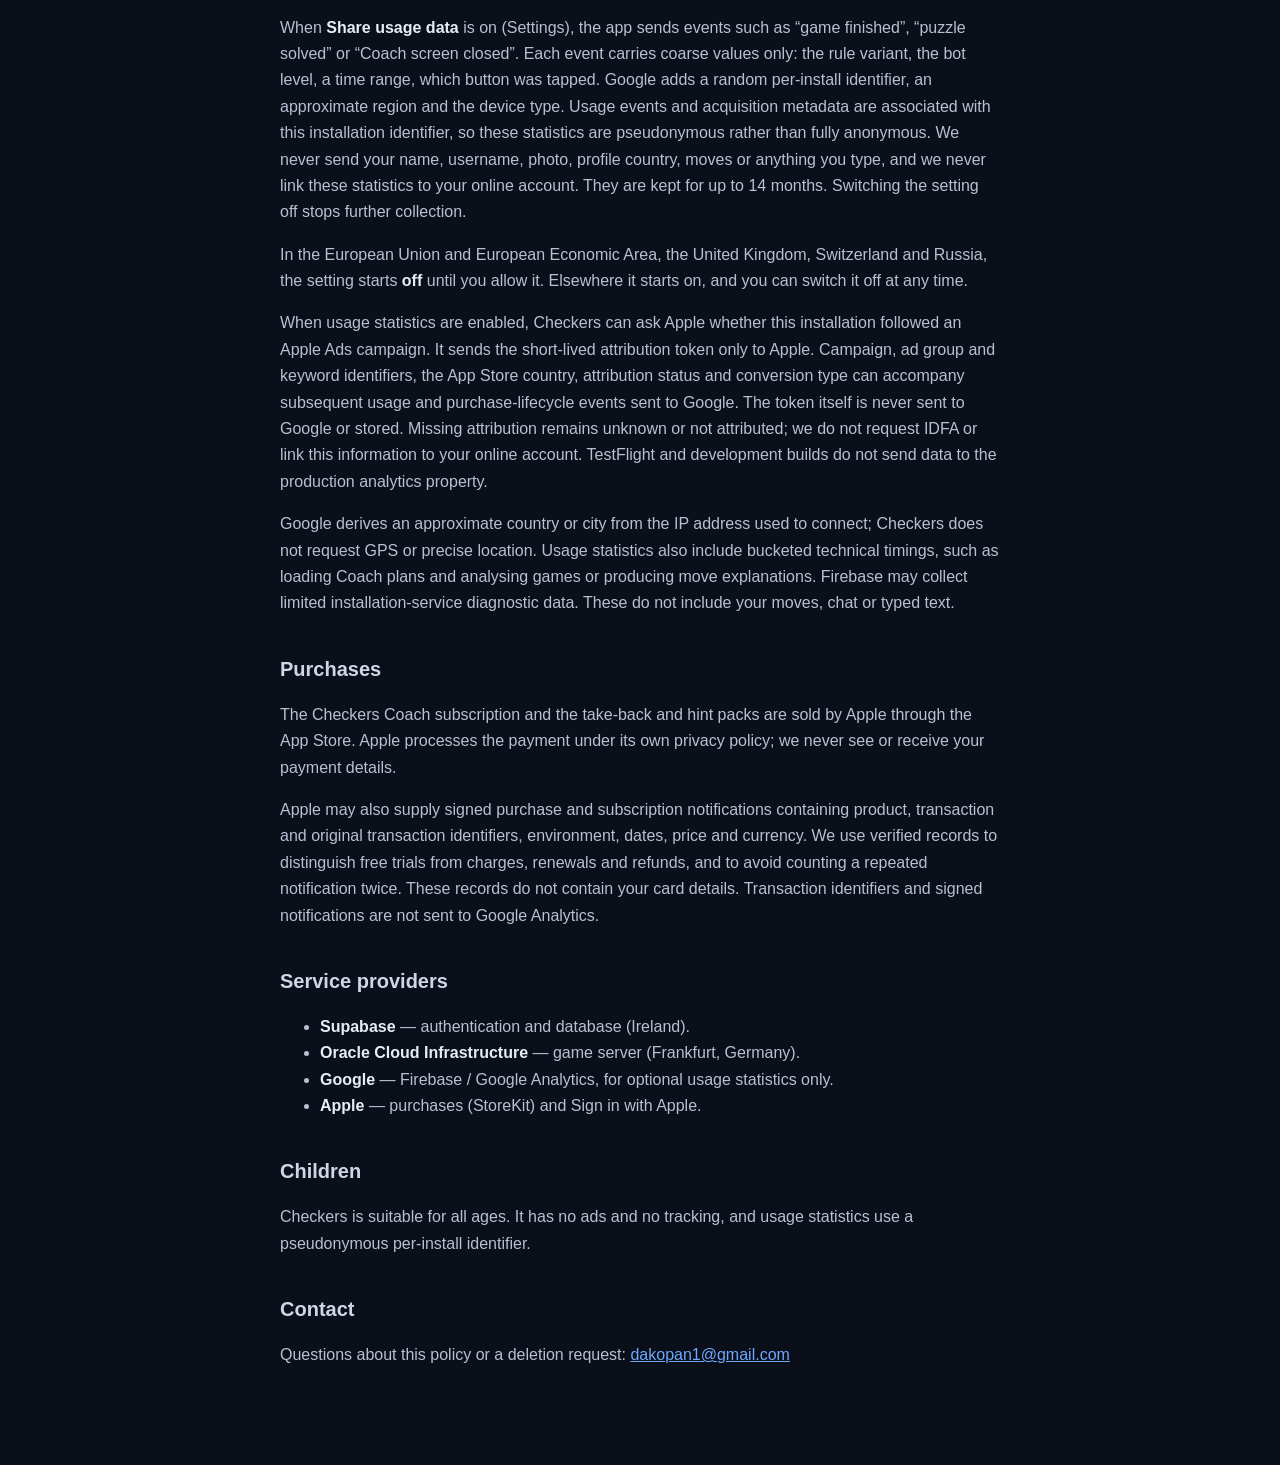
==== commit 66d072d7: "Publish the source-backed Checkers data handling details Describe existing profile photos, in-app fr" ====
--- a/privacy.html
+++ b/privacy.html
@@ -44,7 +44,8 @@
       <li>your IP address while you are connected;</li>
       <li>the moves of your online games, which are stored so a game can be resumed after a disconnect and its result kept.</li>
     </ul>
-    <p>If you use match chat, the server relays your messages and quick phrases to your opponent. Recent messages are held in memory for the duration of the match so they can be replayed after a reconnect; they are not stored as chat history in our database or sent to Google Analytics. You can mute, report or block an opponent from the game menu.</p>
+    <p>If you use match chat, the server relays your messages and quick phrases to your opponent. Up to 40 recent lines are held in match memory so they can be replayed after a reconnect; this is not a permanent database chat history. Chat text is not sent to Google Analytics. You can mute, report or block an opponent. If you choose to send a report, it can include the relevant opponent, match and chat context and your description so the issue can be investigated.</p>
+    <p>If you choose a profile photo, the app uploads a resized JPEG for your online profile and stores it with your player ID so it can be shown to other players. We store in-app friend requests, friendships and challenges to provide the friends feature; we do not read your phone address book. If you enable online notifications, your Apple push token is stored with your player ID to deliver friend and challenge notifications.</p>
 
     <h2>Sign in with Apple (optional)</h2>
     <p>Signing in is needed only for Ranked games and a permanent @username. Apple may share your email address, or a private relay address, with our authentication provider. You can delete your online account in Play Online &rarr; Account; this removes your player profile, ratings and online games. To have the sign-in record itself removed as well, email us at the address below.</p>
@@ -54,6 +55,8 @@
     <p>In the European Union and European Economic Area, the United Kingdom, Switzerland and Russia, the setting starts <strong>off</strong> until you allow it. Elsewhere it starts on, and you can switch it off at any time.</p>
 
     <p>When usage statistics are enabled, Checkers can ask Apple whether this installation followed an Apple Ads campaign. It sends the short-lived attribution token only to Apple. Campaign, ad group and keyword identifiers, the App Store country, attribution status and conversion type can accompany subsequent usage and purchase-lifecycle events sent to Google. The token itself is never sent to Google or stored. Missing attribution remains unknown or not attributed; we do not request IDFA or link this information to your online account. TestFlight and development builds do not send data to the production analytics property.</p>
+
+    <p>Google derives an approximate country or city from the IP address used to connect; Checkers does not request GPS or precise location. Usage statistics also include bucketed technical timings, such as loading Coach plans and analysing games or producing move explanations. Firebase may collect limited installation-service diagnostic data. These do not include your moves, chat or typed text.</p>
 
     <h2>Purchases</h2>
     <p>The Checkers Coach subscription and the take-back and hint packs are sold by Apple through the App Store. Apple processes the payment under its own privacy policy; we never see or receive your payment details.</p>
